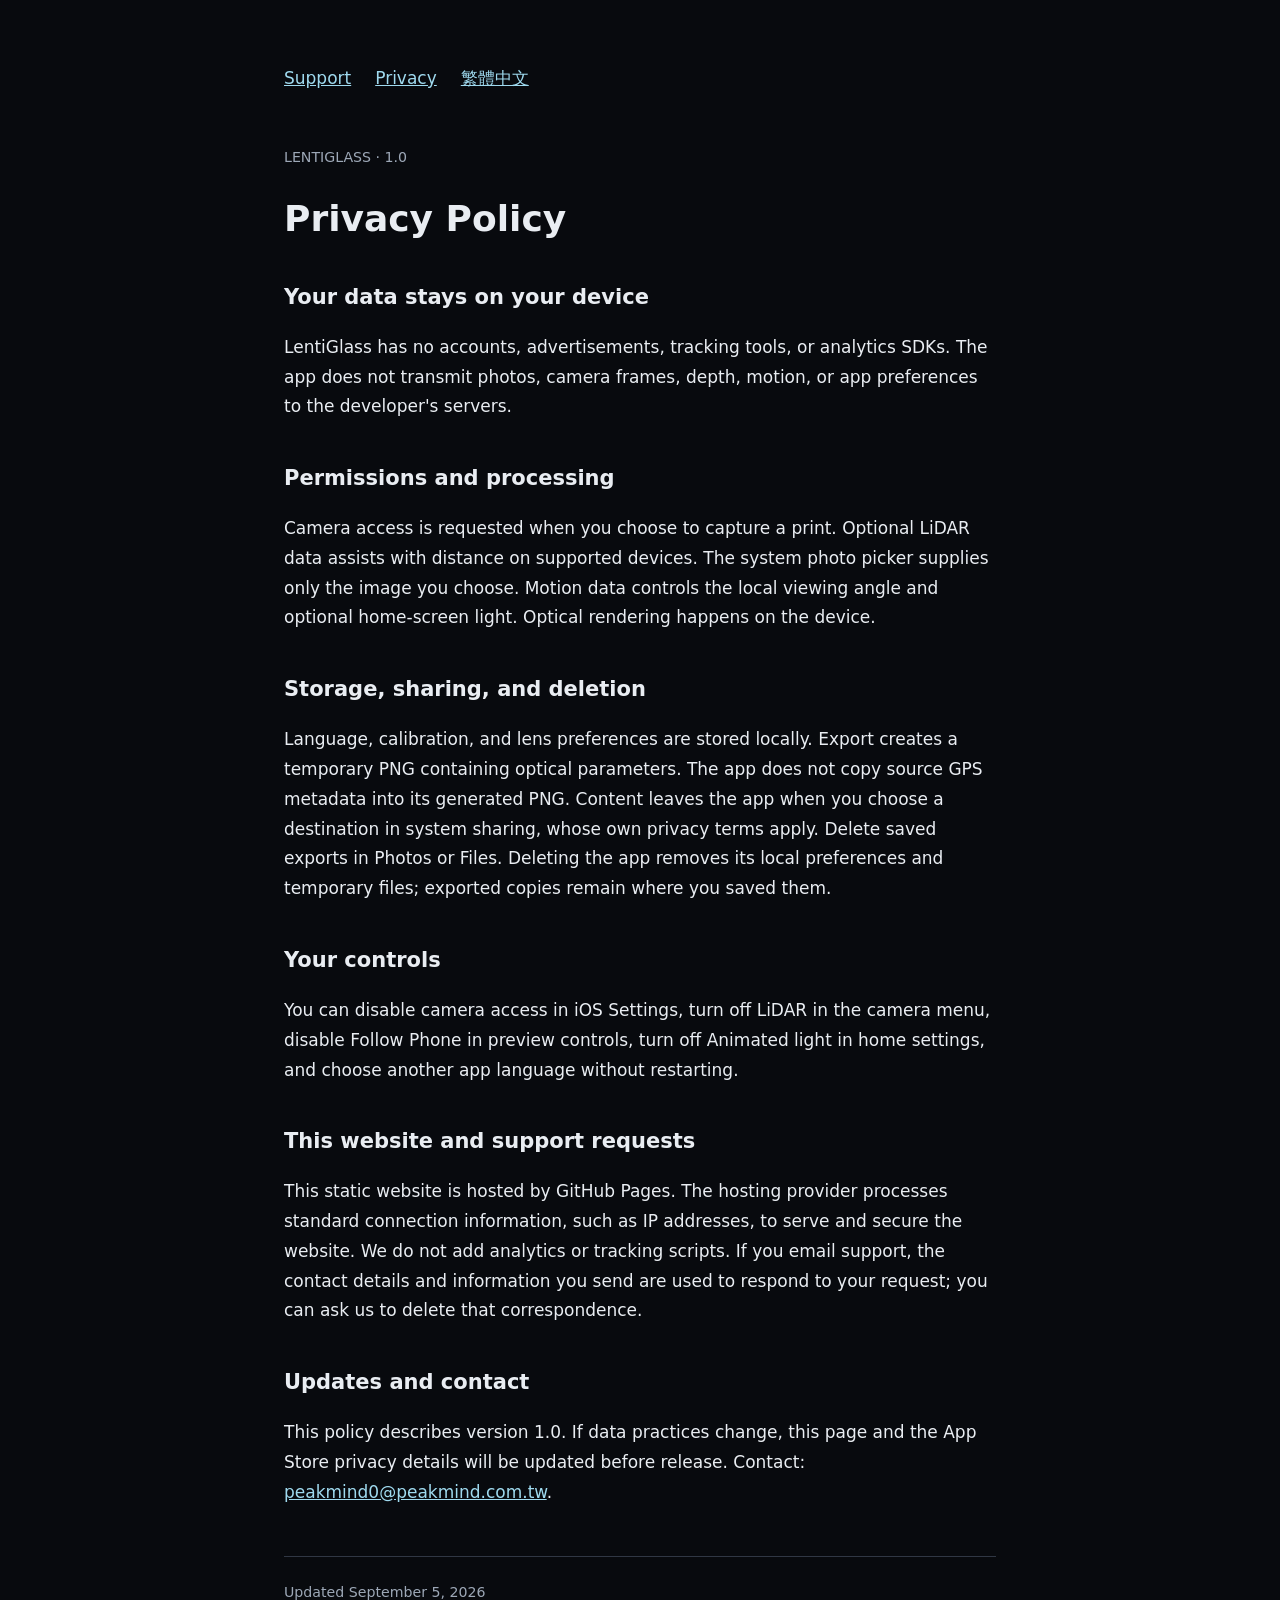
==== en/privacy.html @ 3356a2e3 "Publish LentiGlass support and privacy pages" ====
<!doctype html><html lang="en"><head><meta charset="utf-8"><meta name="viewport" content="width=device-width,initial-scale=1"><title>Privacy Policy · LentiGlass</title><link rel="stylesheet" href="../style.css"></head><body><main><nav><a href="support.html">Support</a><a href="privacy.html">Privacy</a><a href="../zh-Hant/privacy.html">繁體中文</a></nav><small>LENTIGLASS · 1.0</small><h1>Privacy Policy</h1><h2>Your data stays on your device</h2><p>LentiGlass has no accounts, advertisements, tracking tools, or analytics SDKs. The app does not transmit photos, camera frames, depth, motion, or app preferences to the developer&#x27;s servers.</p><h2>Permissions and processing</h2><p>Camera access is requested when you choose to capture a print. Optional LiDAR data assists with distance on supported devices. The system photo picker supplies only the image you choose. Motion data controls the local viewing angle and optional home-screen light. Optical rendering happens on the device.</p><h2>Storage, sharing, and deletion</h2><p>Language, calibration, and lens preferences are stored locally. Export creates a temporary PNG containing optical parameters. The app does not copy source GPS metadata into its generated PNG. Content leaves the app when you choose a destination in system sharing, whose own privacy terms apply. Delete saved exports in Photos or Files. Deleting the app removes its local preferences and temporary files; exported copies remain where you saved them.</p><h2>Your controls</h2><p>You can disable camera access in iOS Settings, turn off LiDAR in the camera menu, disable Follow Phone in preview controls, turn off Animated light in home settings, and choose another app language without restarting.</p><h2>This website and support requests</h2><p>This static website is hosted by GitHub Pages. The hosting provider processes standard connection information, such as IP addresses, to serve and secure the website. We do not add analytics or tracking scripts. If you email support, the contact details and information you send are used to respond to your request; you can ask us to delete that correspondence.</p><h2>Updates and contact</h2><p>This policy describes version 1.0. If data practices change, this page and the App Store privacy details will be updated before release. Contact: <a href="mailto:peakmind0@peakmind.com.tw">peakmind0@peakmind.com.tw</a>.</p><footer><small>Updated September 5, 2026</small></footer></main></body></html>
---- style.css ----
*{box-sizing:border-box}body{margin:0;background:#080a0e;color:#e9edf2;font:17px/1.75 system-ui,-apple-system,sans-serif}main{max-width:760px;margin:auto;padding:64px 24px}nav{display:flex;gap:24px;margin-bottom:48px}a{color:#9fdaef}h1{font-size:36px;line-height:1.25;font-weight:550}h2{font-size:21px;margin-top:38px}small{color:#9da8b7}.notice{padding:16px 20px;border:1px solid #525763;border-radius:20px;color:#ced2dc}footer{margin-top:48px;padding-top:20px;border-top:1px solid #303744}
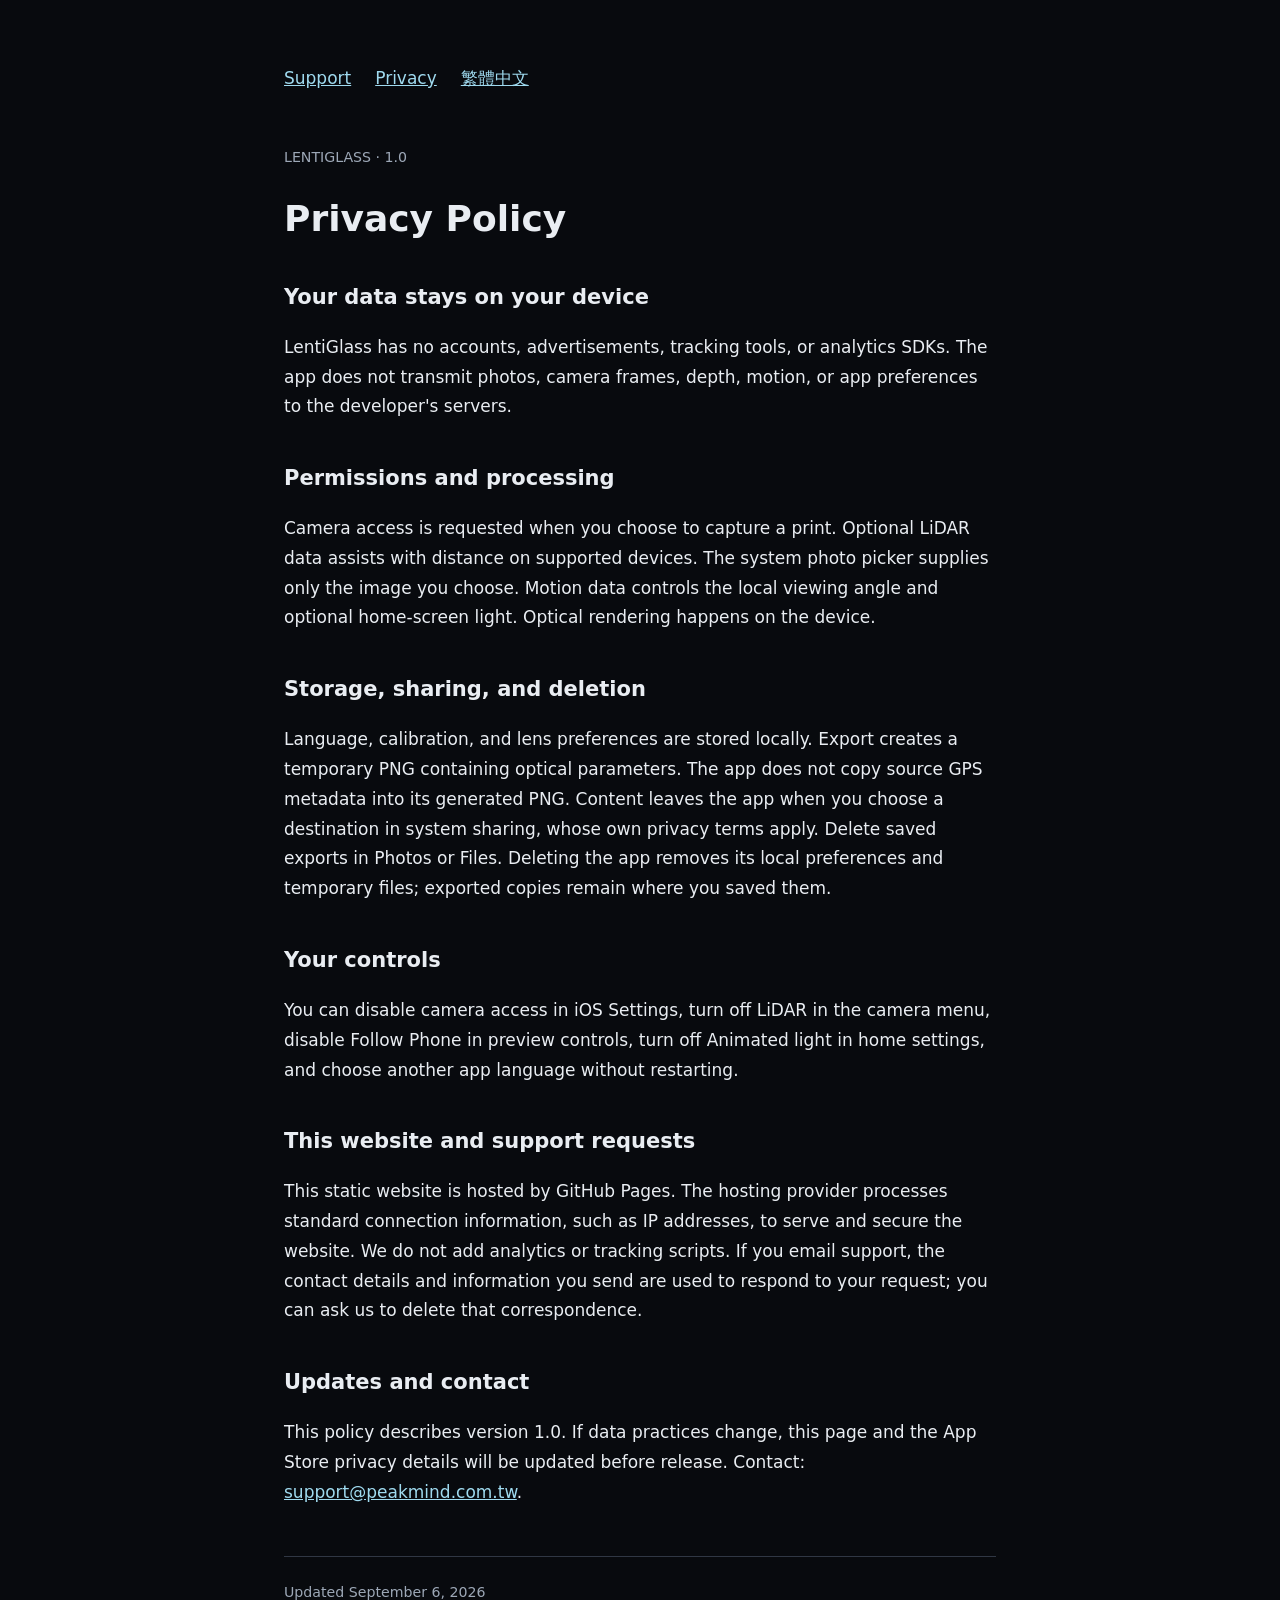
==== commit e4b801cc: "Update support contact email" ====
--- a/en/privacy.html
+++ b/en/privacy.html
@@ -1 +1 @@
-<!doctype html><html lang="en"><head><meta charset="utf-8"><meta name="viewport" content="width=device-width,initial-scale=1"><title>Privacy Policy · LentiGlass</title><link rel="stylesheet" href="../style.css"></head><body><main><nav><a href="support.html">Support</a><a href="privacy.html">Privacy</a><a href="../zh-Hant/privacy.html">繁體中文</a></nav><small>LENTIGLASS · 1.0</small><h1>Privacy Policy</h1><h2>Your data stays on your device</h2><p>LentiGlass has no accounts, advertisements, tracking tools, or analytics SDKs. The app does not transmit photos, camera frames, depth, motion, or app preferences to the developer&#x27;s servers.</p><h2>Permissions and processing</h2><p>Camera access is requested when you choose to capture a print. Optional LiDAR data assists with distance on supported devices. The system photo picker supplies only the image you choose. Motion data controls the local viewing angle and optional home-screen light. Optical rendering happens on the device.</p><h2>Storage, sharing, and deletion</h2><p>Language, calibration, and lens preferences are stored locally. Export creates a temporary PNG containing optical parameters. The app does not copy source GPS metadata into its generated PNG. Content leaves the app when you choose a destination in system sharing, whose own privacy terms apply. Delete saved exports in Photos or Files. Deleting the app removes its local preferences and temporary files; exported copies remain where you saved them.</p><h2>Your controls</h2><p>You can disable camera access in iOS Settings, turn off LiDAR in the camera menu, disable Follow Phone in preview controls, turn off Animated light in home settings, and choose another app language without restarting.</p><h2>This website and support requests</h2><p>This static website is hosted by GitHub Pages. The hosting provider processes standard connection information, such as IP addresses, to serve and secure the website. We do not add analytics or tracking scripts. If you email support, the contact details and information you send are used to respond to your request; you can ask us to delete that correspondence.</p><h2>Updates and contact</h2><p>This policy describes version 1.0. If data practices change, this page and the App Store privacy details will be updated before release. Contact: <a href="mailto:peakmind0@peakmind.com.tw">peakmind0@peakmind.com.tw</a>.</p><footer><small>Updated September 5, 2026</small></footer></main></body></html>+<!doctype html><html lang="en"><head><meta charset="utf-8"><meta name="viewport" content="width=device-width,initial-scale=1"><title>Privacy Policy · LentiGlass</title><link rel="stylesheet" href="../style.css"></head><body><main><nav><a href="support.html">Support</a><a href="privacy.html">Privacy</a><a href="../zh-Hant/privacy.html">繁體中文</a></nav><small>LENTIGLASS · 1.0</small><h1>Privacy Policy</h1><h2>Your data stays on your device</h2><p>LentiGlass has no accounts, advertisements, tracking tools, or analytics SDKs. The app does not transmit photos, camera frames, depth, motion, or app preferences to the developer&#x27;s servers.</p><h2>Permissions and processing</h2><p>Camera access is requested when you choose to capture a print. Optional LiDAR data assists with distance on supported devices. The system photo picker supplies only the image you choose. Motion data controls the local viewing angle and optional home-screen light. Optical rendering happens on the device.</p><h2>Storage, sharing, and deletion</h2><p>Language, calibration, and lens preferences are stored locally. Export creates a temporary PNG containing optical parameters. The app does not copy source GPS metadata into its generated PNG. Content leaves the app when you choose a destination in system sharing, whose own privacy terms apply. Delete saved exports in Photos or Files. Deleting the app removes its local preferences and temporary files; exported copies remain where you saved them.</p><h2>Your controls</h2><p>You can disable camera access in iOS Settings, turn off LiDAR in the camera menu, disable Follow Phone in preview controls, turn off Animated light in home settings, and choose another app language without restarting.</p><h2>This website and support requests</h2><p>This static website is hosted by GitHub Pages. The hosting provider processes standard connection information, such as IP addresses, to serve and secure the website. We do not add analytics or tracking scripts. If you email support, the contact details and information you send are used to respond to your request; you can ask us to delete that correspondence.</p><h2>Updates and contact</h2><p>This policy describes version 1.0. If data practices change, this page and the App Store privacy details will be updated before release. Contact: <a href="mailto:support@peakmind.com.tw">support@peakmind.com.tw</a>.</p><footer><small>Updated September 6, 2026</small></footer></main></body></html>
